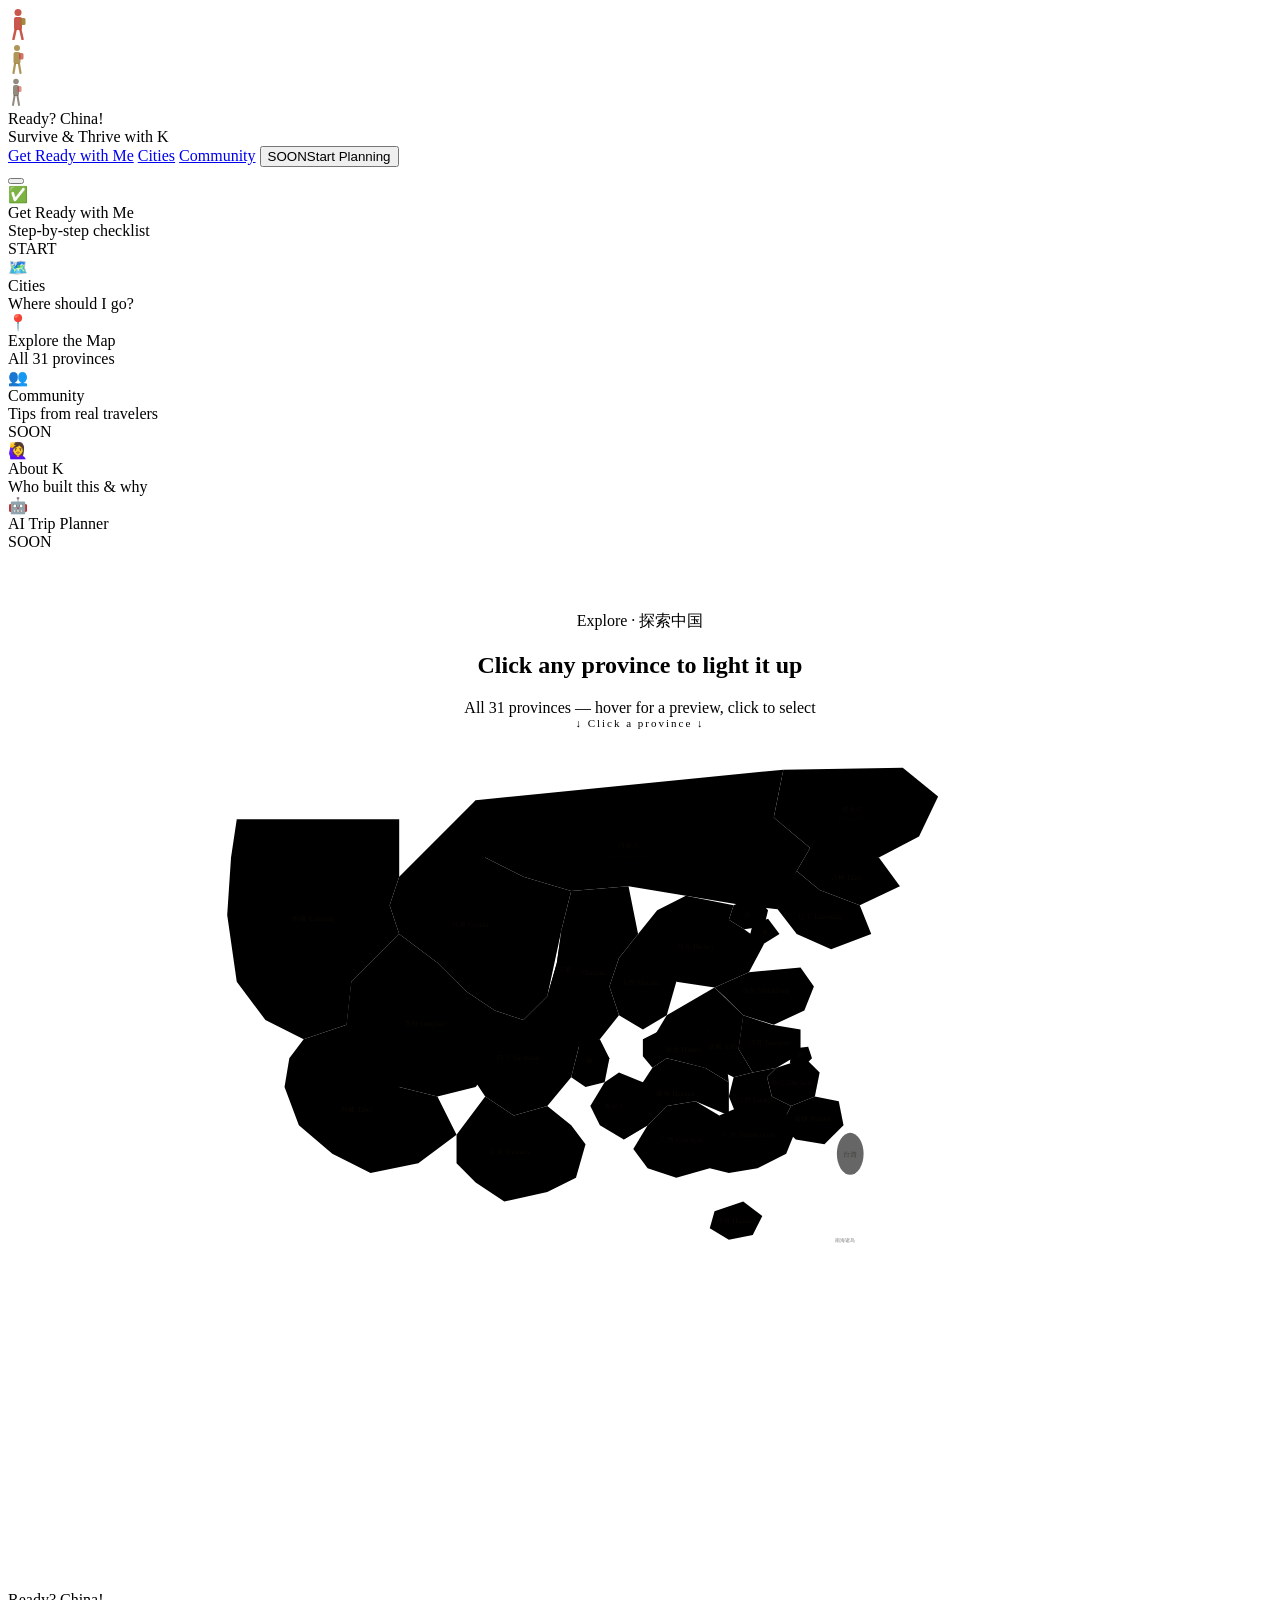
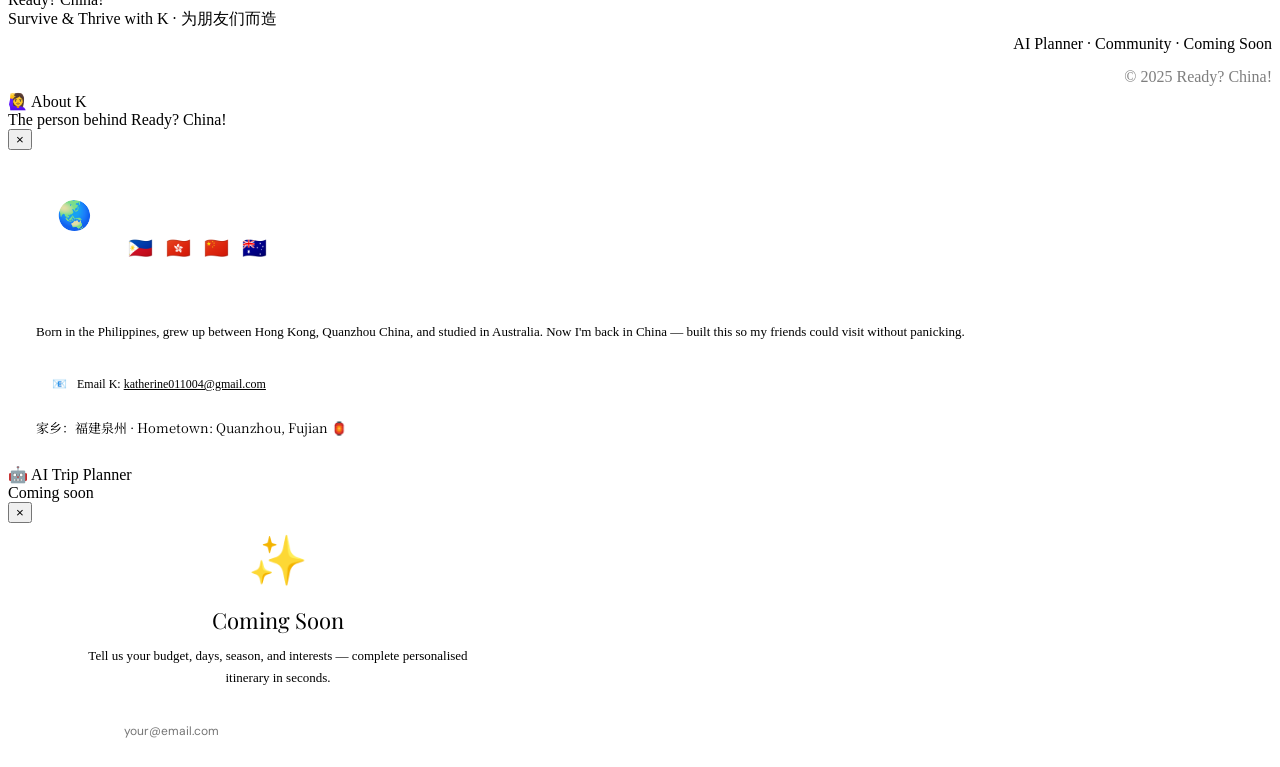
==== china-map.html @ f6247e32 "updated community news" ====
<!DOCTYPE html>
<html lang="en">
<head>
<meta charset="UTF-8">
<meta name="viewport" content="width=device-width, initial-scale=1.0">
<title>China Map · Ready? China!</title>
<link rel="preconnect" href="https://fonts.googleapis.com">
<link href="https://fonts.googleapis.com/css2?family=Noto+Serif+SC:wght@300;400;700&family=Playfair+Display:ital,wght@0,400;0,700;1,400&family=DM+Sans:wght@300;400;500&display=swap" rel="stylesheet">
<link rel="stylesheet" href="assets/style.css">
<style>
.map-wrap{max-width:860px;margin:0 auto;padding:60px 24px}
.map-hint{text-align:center;font-size:11px;color:var(--gold);letter-spacing:2px;margin-bottom:6px;animation:pulseHint 2.2s ease-in-out infinite}
@keyframes pulseHint{0%,100%{opacity:.4}50%{opacity:1}}
#china-map-svg{width:100%;height:auto;display:block;margin-top:12px}
#china-map-svg .province{fill:var(--province-default);stroke:var(--province-stroke);stroke-width:.8;cursor:pointer;transition:fill .3s,filter .3s}
#china-map-svg .province:hover{fill:var(--province-hover);filter:drop-shadow(0 0 6px rgba(201,168,76,.5))}
#china-map-svg .province.active{fill:var(--province-active);filter:drop-shadow(0 0 10px rgba(192,57,43,.6))}
.plzh{font-size:7px;fill:rgba(26,18,8,.5);font-family:'Noto Serif SC',serif}
.plen{font-size:5px;fill:rgba(26,18,8,.3);font-family:'Noto Serif SC',serif}
#map-active-strip{text-align:center;min-height:40px;padding:8px;display:flex;align-items:center;justify-content:center;margin-top:8px}
.map-pill{display:inline-flex;align-items:center;gap:10px;background:var(--red-soft);border:1px solid var(--red-border);padding:8px 20px;border-radius:20px}
.map-pill-zh{font-family:'Noto Serif SC',serif;font-size:17px;color:var(--accent)}
.map-pill-en{font-size:11px;color:var(--gold);letter-spacing:2px;text-transform:uppercase}
.map-pill-btn{font-size:10px;color:var(--text-muted);cursor:pointer;text-decoration:underline;text-underline-offset:3px}
.map-pill-btn:hover{color:var(--accent)}
/* planner/about modals */
.planner-teaser{text-align:center;padding:10px 0}
.planner-icon{font-size:48px;margin-bottom:16px}
.planner-h{font-family:'Playfair Display',serif;font-size:22px;color:var(--text);margin-bottom:10px}
.planner-p{font-size:13px;color:var(--text-muted);line-height:1.7;max-width:420px;margin:0 auto 24px}
.notify-row{display:flex;gap:8px;justify-content:center;flex-wrap:wrap}
.notify-input{background:var(--surface);border:1px solid var(--border);color:var(--text);padding:10px 16px;border-radius:6px;font-size:12px;outline:none;width:210px;font-family:'DM Sans',sans-serif}
.notify-btn{background:var(--accent);color:white;border:none;padding:10px 18px;border-radius:6px;cursor:pointer;font-size:12px;font-family:'DM Sans',sans-serif}
.notify-ok{font-size:12px;color:var(--gold);margin-top:10px;display:none}
.about-card{background:white;border:1px solid var(--border);border-radius:16px;overflow:hidden}
.about-top{background:linear-gradient(135deg,var(--accent) 0%,#8b1a1a 100%);padding:32px;display:flex;align-items:flex-start;gap:20px}
.about-avatar{width:64px;height:64px;border-radius:50%;background:rgba(255,255,255,.2);display:flex;align-items:center;justify-content:center;font-size:28px;flex-shrink:0;border:2px solid rgba(255,255,255,.4)}
.about-intro .about-name{font-family:'Playfair Display',serif;font-size:22px;color:white;margin-bottom:4px}
.about-intro .about-role{font-size:11px;color:rgba(255,255,255,.7);letter-spacing:2px;text-transform:uppercase;margin-bottom:8px}
.about-intro .about-flags{font-size:20px;letter-spacing:4px}
.about-body{padding:28px}
.about-story{font-size:13px;color:var(--text-mid);line-height:1.8;margin-bottom:20px}
.about-contact{display:flex;align-items:center;gap:10px;padding:14px 16px;background:var(--red-soft);border:1px solid var(--red-border);border-radius:8px;font-size:12px;color:var(--text-mid)}
.about-contact a{color:var(--accent);font-weight:500}
.about-hometown{font-family:'Noto Serif SC',serif;font-size:13px;color:var(--accent);margin-top:12px}
</style>
</head>
<body>
<header>
  <div class="logo-area">
    <div class="logo-travelers">
      <div class="traveler"><svg width="20" height="32" viewBox="0 0 20 32" fill="none"><circle cx="10" cy="4.5" r="3.5" fill="#c0392b" opacity=".85"/><rect x="6" y="9" width="8" height="13" rx="2" fill="#c0392b" opacity=".85"/><rect x="12.5" y="10" width="5" height="7" rx="1.5" fill="#9a7b2f" opacity=".9"/><line x1="7.5" y1="22" x2="5.5" y2="31" stroke="#c0392b" stroke-width="2.5" stroke-linecap="round" opacity=".85"/><line x1="12.5" y1="22" x2="14.5" y2="31" stroke="#c0392b" stroke-width="2.5" stroke-linecap="round" opacity=".85"/></svg></div>
      <div class="traveler"><svg width="18" height="30" viewBox="0 0 18 30" fill="none"><circle cx="9" cy="4" r="3" fill="#9a7b2f" opacity=".8"/><rect x="5.5" y="8" width="7" height="12" rx="2" fill="#9a7b2f" opacity=".8"/><rect x="11" y="9" width="4.5" height="6.5" rx="1.5" fill="#c0392b" opacity=".7"/><line x1="7" y1="20" x2="5.5" y2="29" stroke="#9a7b2f" stroke-width="2.2" stroke-linecap="round" opacity=".8"/><line x1="11" y1="20" x2="12.5" y2="29" stroke="#9a7b2f" stroke-width="2.2" stroke-linecap="round" opacity=".8"/></svg></div>
      <div class="traveler"><svg width="16" height="28" viewBox="0 0 16 28" fill="none"><circle cx="8" cy="3.5" r="2.8" fill="#4a3c28" opacity=".6"/><rect x="5" y="7" width="6" height="11" rx="2" fill="#4a3c28" opacity=".6"/><rect x="9.5" y="8" width="4" height="6" rx="1.5" fill="#c0392b" opacity=".55"/><line x1="6.5" y1="18" x2="5" y2="27" stroke="#4a3c28" stroke-width="2" stroke-linecap="round" opacity=".6"/><line x1="9.5" y1="18" x2="11" y2="27" stroke="#4a3c28" stroke-width="2" stroke-linecap="round" opacity=".6"/></svg></div>
    </div>
    <div class="logo-text"><div class="logo-main"><a href="index.html" style="text-decoration:none;color:inherit">Ready? China!</a></div><div class="logo-sub">Survive &amp; Thrive with K</div></div>
  </div>
  <nav>
    <a class="nav-link" href="get-ready.html">Get Ready with Me</a>
    <a class="nav-link" href="cities.html">Cities</a>
    <a class="nav-link" href="community.html">Community</a>
    <button class="nav-link nav-cta" onclick="openModal('planning-modal')"><span class="soon-tag">SOON</span>Start Planning</button>
  </nav>
</header>
<button id="menu-btn" onclick="toggleMenu()"><span></span><span></span><span></span></button>
<div id="menu-dropdown">
  <div class="menu-item" onclick="window.location='get-ready.html'"><div class="menu-icon">✅</div><div><div class="menu-item-title">Get Ready with Me</div><div class="menu-item-sub">Step-by-step checklist</div></div><span class="mbadge mbadge-red">START</span></div>
  <div class="menu-item" onclick="window.location='cities.html'"><div class="menu-icon">🗺️</div><div><div class="menu-item-title">Cities</div><div class="menu-item-sub">Where should I go?</div></div></div>
  <div class="menu-item" onclick="window.location='china-map.html'"><div class="menu-icon">📍</div><div><div class="menu-item-title">Explore the Map</div><div class="menu-item-sub">All 31 provinces</div></div></div>
  <div class="menu-item" onclick="window.location='community.html'"><div class="menu-icon">👥</div><div><div class="menu-item-title">Community</div><div class="menu-item-sub">Tips from real travelers</div></div><span class="mbadge mbadge-gray">SOON</span></div>
  <div class="menu-item" onclick="openModal('about-modal');closeMenu()"><div class="menu-icon">🙋‍♀️</div><div><div class="menu-item-title">About K</div><div class="menu-item-sub">Who built this &amp; why</div></div></div>
  <div class="menu-item" onclick="openModal('planning-modal');closeMenu()"><div class="menu-icon">🤖</div><div><div class="menu-item-title">AI Trip Planner</div></div><span class="mbadge mbadge-gray">SOON</span></div>
</div>
<div id="prov-tip"><div class="tzh" id="tip-zh"></div><div class="ten" id="tip-en"></div><div class="tdesc" id="tip-desc"></div></div>

<main>
<div class="map-wrap">
  <div class="section-eyebrow" style="text-align:center">Explore · 探索中国</div>
  <h2 class="section-title" style="text-align:center">Click any province to light it up</h2>
  <p class="section-sub" style="text-align:center;margin-bottom:0">All 31 provinces — hover for a preview, click to select</p>
  <div class="map-hint">↓ Click a province ↓</div>

  <svg id="china-map-svg" viewBox="0 0 900 760" xmlns="http://www.w3.org/2000/svg">
    <g id="heilongjiang" class="province" data-zh="黑龙江" data-en="Heilongjiang" data-desc="China's northernmost province. Ice Festival, Siberian tigers, vast forests." onmousemove="showTip(event,this)" onmouseleave="hideTip()" onclick="selectProv(this)"><polygon points="600,30 725,28 762,58 742,100 700,122 658,132 628,112 590,80"/></g>
    <text x="672" y="74"><tspan class="plzh" text-anchor="middle">黑龙江</tspan></text>
    <text x="672" y="83"><tspan class="plen" text-anchor="middle">Heilongjiang</tspan></text>
    <g id="jilin" class="province" data-zh="吉林" data-en="Jilin" data-desc="Changchun & Jilin City. Ski resorts, rime ice scenery, Korean culture." onmousemove="showTip(event,this)" onmouseleave="hideTip()" onclick="selectProv(this)"><polygon points="628,112 700,122 722,152 680,172 638,156 614,136"/></g>
    <text x="665" y="145"><tspan class="plzh" text-anchor="middle">吉林 Jilin</tspan></text>
    <g id="liaoning" class="province" data-zh="辽宁" data-en="Liaoning" data-desc="Dalian's coastline, Shenyang Imperial Palace. Gateway to Northeast." onmousemove="showTip(event,this)" onmouseleave="hideTip()" onclick="selectProv(this)"><polygon points="614,136 638,156 680,172 692,202 650,218 614,202 594,176 600,156"/></g>
    <text x="638" y="186"><tspan class="plzh" text-anchor="middle">辽宁 Liaoning</tspan></text>
    <g id="inner-mongolia" class="province" data-zh="内蒙古" data-en="Inner Mongolia" data-desc="Vast steppes, nomadic culture, horse riding, incredible starry skies." onmousemove="showTip(event,this)" onmouseleave="hideTip()" onclick="selectProv(this)"><polygon points="278,62 600,30 590,80 628,112 614,136 594,176 558,172 498,162 438,152 378,157 328,142 288,122 258,92"/></g>
    <text x="438" y="112"><tspan class="plzh" text-anchor="middle">内蒙古</tspan></text>
    <text x="438" y="122"><tspan class="plen" text-anchor="middle">Inner Mongolia</tspan></text>
    <g id="beijing" class="province" data-zh="北京" data-en="Beijing" data-desc="China's capital. Great Wall, Forbidden City, Tiananmen. Essential first stop." onmousemove="showTip(event,this)" onmouseleave="hideTip()" onclick="selectProv(this)"><polygon points="548,172 570,162 584,177 580,194 559,197 543,187"/></g>
    <text x="562" y="184"><tspan class="plzh" text-anchor="middle">京</tspan></text>
    <g id="tianjin" class="province" data-zh="天津" data-en="Tianjin" data-desc="Historic port city near Beijing. European architecture, famous Goubuli buns." onmousemove="showTip(event,this)" onmouseleave="hideTip()" onclick="selectProv(this)"><polygon points="568,192 584,186 596,202 580,212 564,207"/></g>
    <text x="580" y="203"><tspan class="plzh" text-anchor="middle">津</tspan></text>
    <g id="hebei" class="province" data-zh="河北" data-en="Hebei" data-desc="Surrounds Beijing. Chengde Summer Palace, Zhangjiakou ski mountains." onmousemove="showTip(event,this)" onmouseleave="hideTip()" onclick="selectProv(this)"><polygon points="498,162 548,172 543,187 559,197 580,212 564,242 528,258 488,252 458,232 448,202 468,177"/></g>
    <text x="508" y="218"><tspan class="plzh" text-anchor="middle">河北 Hebei</tspan></text>
    <g id="shanxi" class="province" data-zh="山西" data-en="Shanxi" data-desc="Ancient culture. Pingyao old city (UNESCO), Yungang Grottoes." onmousemove="showTip(event,this)" onmouseleave="hideTip()" onclick="selectProv(this)"><polygon points="448,202 488,252 478,287 453,302 428,287 418,257 428,227"/></g>
    <text x="450" y="255"><tspan class="plzh" text-anchor="middle">山西 Shanxi</tspan></text>
    <g id="shandong" class="province" data-zh="山东" data-en="Shandong" data-desc="Birthplace of Confucius. Mount Tai, Qingdao beer, beautiful coastline." onmousemove="showTip(event,this)" onmouseleave="hideTip()" onclick="selectProv(this)"><polygon points="564,242 618,237 632,257 622,282 590,297 558,287 538,267 528,258"/></g>
    <text x="582" y="264"><tspan class="plzh" text-anchor="middle">山东 Shandong</tspan></text>
    <g id="henan" class="province" data-zh="河南" data-en="Henan" data-desc="Heart of ancient China. Shaolin Temple, Longmen Grottoes, Yellow River." onmousemove="showTip(event,this)" onmouseleave="hideTip()" onclick="selectProv(this)"><polygon points="478,287 528,258 558,287 553,322 518,342 483,332 463,312"/></g>
    <text x="508" y="307"><tspan class="plzh" text-anchor="middle">河南 Henan</tspan></text>
    <g id="shaanxi" class="province" data-zh="陕西" data-en="Shaanxi" data-desc="Terracotta Army, ancient Xi'an. The Silk Road begins here!" onmousemove="showTip(event,this)" onmouseleave="hideTip()" onclick="selectProv(this)"><polygon points="378,157 438,152 448,202 428,227 418,257 428,287 408,312 378,322 358,302 353,267 363,232 368,197"/></g>
    <text x="394" y="245"><tspan class="plzh" text-anchor="middle">陕西 Shaanxi</tspan></text>
    <g id="gansu" class="province" data-zh="甘肃" data-en="Gansu" data-desc="Silk Road corridor. Dunhuang Mogao Caves, Rainbow Mountains." onmousemove="showTip(event,this)" onmouseleave="hideTip()" onclick="selectProv(this)"><polygon points="198,142 278,62 288,122 328,142 378,157 368,197 353,267 328,292 298,282 268,262 238,232 198,202 188,172"/></g>
    <text x="272" y="195"><tspan class="plzh" text-anchor="middle">甘肃 Gansu</tspan></text>
    <g id="ningxia" class="province" data-zh="宁夏" data-en="Ningxia" data-desc="Desert meets oasis. Shapotou sand dunes, Hui Muslim culture." onmousemove="showTip(event,this)" onmouseleave="hideTip()" onclick="selectProv(this)"><polygon points="353,267 363,232 368,197 383,202 388,232 383,262 366,277"/></g>
    <text x="372" y="242"><tspan class="plzh" text-anchor="middle">宁夏</tspan></text>
    <g id="qinghai" class="province" data-zh="青海" data-en="Qinghai" data-desc="Qinghai Lake, Tibetan plateau, breathtaking high-altitude scenery." onmousemove="showTip(event,this)" onmouseleave="hideTip()" onclick="selectProv(this)"><polygon points="148,252 198,202 238,232 268,262 298,282 308,322 278,362 238,372 198,362 168,332 143,297"/></g>
    <text x="224" y="298"><tspan class="plzh" text-anchor="middle">青海 Qinghai</tspan></text>
    <g id="xinjiang" class="province" data-zh="新疆" data-en="Xinjiang" data-desc="China's largest region. Taklamakan Desert, Silk Road oases, Kashgar." onmousemove="showTip(event,this)" onmouseleave="hideTip()" onclick="selectProv(this)"><polygon points="28,82 198,82 198,142 188,172 198,202 148,252 143,297 98,312 58,292 28,252 18,182 22,122"/></g>
    <text x="108" y="188"><tspan class="plzh" text-anchor="middle">新疆 Xinjiang</tspan></text>
    <g id="tibet" class="province" data-zh="西藏" data-en="Tibet" data-desc="Potala Palace, Mt. Everest Base Camp. Roof of the world." onmousemove="showTip(event,this)" onmouseleave="hideTip()" onclick="selectProv(this)"><polygon points="98,312 143,297 148,252 198,362 238,372 258,412 218,442 168,452 128,432 93,402 78,362 83,332"/></g>
    <text x="154" y="388"><tspan class="plzh" text-anchor="middle">西藏 Tibet</tspan></text>
    <g id="sichuan" class="province" data-zh="四川" data-en="Sichuan" data-desc="Panda paradise! Spicy food, Jiuzhaigou lakes, Leshan Giant Buddha." onmousemove="showTip(event,this)" onmouseleave="hideTip()" onclick="selectProv(this)"><polygon points="298,282 328,292 353,267 366,277 383,262 388,312 378,352 353,382 318,392 288,372 268,342 258,312 268,292"/></g>
    <text x="322" y="334"><tspan class="plzh" text-anchor="middle">四川 Sichuan</tspan></text>
    <g id="chongqing" class="province" data-zh="重庆" data-en="Chongqing" data-desc="Mountain megacity on the Yangtze. Hotpot capital, cyberpunk skyline." onmousemove="showTip(event,this)" onmouseleave="hideTip()" onclick="selectProv(this)"><polygon points="388,312 408,312 418,332 413,357 393,362 378,352"/></g>
    <text x="397" y="337"><tspan class="plzh" text-anchor="middle">渝</tspan></text>
    <g id="guizhou" class="province" data-zh="贵州" data-en="Guizhou" data-desc="Hidden waterfalls, Huangguoshu Falls, Miao & Dong ethnic culture." onmousemove="showTip(event,this)" onmouseleave="hideTip()" onclick="selectProv(this)"><polygon points="413,357 428,347 453,357 468,377 458,402 433,417 408,402 398,382"/></g>
    <text x="434" y="385"><tspan class="plzh" text-anchor="middle">贵州 Guizhou</tspan></text>
    <g id="yunnan" class="province" data-zh="云南" data-en="Yunnan" data-desc="Lijiang, Shangri-La, rice terraces, 25 ethnic groups. Backpacker paradise." onmousemove="showTip(event,this)" onmouseleave="hideTip()" onclick="selectProv(this)"><polygon points="258,412 288,372 318,392 353,382 378,402 393,422 383,457 353,472 308,482 278,462 258,442"/></g>
    <text x="313" y="432"><tspan class="plzh" text-anchor="middle">云南 Yunnan</tspan></text>
    <g id="guangxi" class="province" data-zh="广西" data-en="Guangxi" data-desc="Guilin's karst mountains & Li River cruise. Zhuang ethnic culture." onmousemove="showTip(event,this)" onmouseleave="hideTip()" onclick="selectProv(this)"><polygon points="458,402 478,382 508,377 533,392 543,422 523,447 488,457 458,447 443,427"/></g>
    <text x="493" y="420"><tspan class="plzh" text-anchor="middle">广西 Guangxi</tspan></text>
    <g id="guangdong" class="province" data-zh="广东" data-en="Guangdong" data-desc="Shenzhen tech hub, Cantonese cuisine, Pearl River Delta, dim sum." onmousemove="showTip(event,this)" onmouseleave="hideTip()" onclick="selectProv(this)"><polygon points="533,392 568,377 598,382 613,407 603,432 573,447 543,452 523,447"/></g>
    <text x="565" y="414"><tspan class="plzh" text-anchor="middle">广东 Guangdong</tspan></text>
    <g id="hainan" class="province" data-zh="海南" data-en="Hainan" data-desc="China's tropical paradise. Sanya beaches, palm trees, duty-free shopping." onmousemove="showTip(event,this)" onmouseleave="hideTip()" onclick="selectProv(this)"><polygon points="528,492 558,482 578,497 568,517 543,522 523,510"/></g>
    <text x="550" y="504"><tspan class="plzh" text-anchor="middle">海南 Hainan</tspan></text>
    <g id="hunan" class="province" data-zh="湖南" data-en="Hunan" data-desc="Avatar Mountains (Zhangjiajie), Mao's birthplace, fiercely spicy cuisine." onmousemove="showTip(event,this)" onmouseleave="hideTip()" onclick="selectProv(this)"><polygon points="478,332 518,342 543,357 543,392 508,377 478,382 458,402 433,417 428,392 438,367 453,357 463,342"/></g>
    <text x="487" y="372"><tspan class="plzh" text-anchor="middle">湖南 Hunan</tspan></text>
    <g id="hubei" class="province" data-zh="湖北" data-en="Hubei" data-desc="Three Gorges Dam, Wuhan, Yangtze River heartland." onmousemove="showTip(event,this)" onmouseleave="hideTip()" onclick="selectProv(this)"><polygon points="453,312 483,297 518,302 538,317 543,357 518,342 478,332 463,342 453,330"/></g>
    <text x="495" y="325"><tspan class="plzh" text-anchor="middle">湖北 Hubei</tspan></text>
    <g id="jiangsu" class="province" data-zh="江苏" data-en="Jiangsu" data-desc="Suzhou gardens, Nanjing history, water towns — China's Venice." onmousemove="showTip(event,this)" onmouseleave="hideTip()" onclick="selectProv(this)"><polygon points="558,287 588,297 618,302 618,327 593,342 568,347 553,322"/></g>
    <text x="585" y="318"><tspan class="plzh" text-anchor="middle">江苏 Jiangsu</tspan></text>
    <g id="shanghai" class="province" data-zh="上海" data-en="Shanghai" data-desc="China's global metropolis. Iconic Bund, world-class dining, fashion." onmousemove="showTip(event,this)" onmouseleave="hideTip()" onclick="selectProv(this)"><polygon points="608,322 626,320 630,332 620,342 607,337"/></g>
    <text x="618" y="331"><tspan class="plzh" text-anchor="middle">沪</tspan></text>
    <g id="zhejiang" class="province" data-zh="浙江" data-en="Zhejiang" data-desc="Hangzhou West Lake, tea culture, water towns. Alibaba's home." onmousemove="showTip(event,this)" onmouseleave="hideTip()" onclick="selectProv(this)"><polygon points="593,342 623,332 638,347 633,372 608,382 588,372 583,352"/></g>
    <text x="610" y="360"><tspan class="plzh" text-anchor="middle">浙江 Zhejiang</tspan></text>
    <g id="fujian" class="province" data-zh="福建" data-en="Fujian" data-desc="Tea country, Tulou buildings, Quanzhou Silk Road. K's hometown!" onmousemove="showTip(event,this)" onmouseleave="hideTip()" onclick="selectProv(this)"><polygon points="608,382 633,372 658,377 663,402 643,422 613,417 598,402"/></g>
    <text x="630" y="398"><tspan class="plzh" text-anchor="middle">福建 Fujian</tspan></text>
    <g id="jiangxi" class="province" data-zh="江西" data-en="Jiangxi" data-desc="Jingdezhen porcelain, Lushan Mountain, Wuyuan golden fields." onmousemove="showTip(event,this)" onmouseleave="hideTip()" onclick="selectProv(this)"><polygon points="568,347 593,342 583,352 588,372 608,382 598,402 573,412 553,397 543,372 548,352"/></g>
    <text x="572" y="378"><tspan class="plzh" text-anchor="middle">江西 Jiangxi</tspan></text>
    <g id="anhui" class="province" data-zh="安徽" data-en="Anhui" data-desc="Yellow Mountain (Huangshan) — the most photographed peak in China." onmousemove="showTip(event,this)" onmouseleave="hideTip()" onclick="selectProv(this)"><polygon points="538,297 558,287 553,322 568,347 548,352 528,342 518,322 523,302"/></g>
    <text x="540" y="322"><tspan class="plzh" text-anchor="middle">安徽 Anhui</tspan></text>
    <ellipse cx="670" cy="432" rx="14" ry="22" fill="var(--province-default)" stroke="var(--province-stroke)" stroke-width=".8" opacity=".6"/>
    <text x="670" y="435"><tspan class="plzh" text-anchor="middle" font-size="5.5">台湾</tspan></text>
    <rect x="638" y="488" width="54" height="64" fill="none" stroke="var(--province-stroke)" stroke-width=".5" stroke-dasharray="3,3" rx="2" opacity=".4"/>
    <text x="665" y="524" fill="var(--text-muted)" font-size="5" text-anchor="middle" pointer-events="none" opacity=".5">南海诸岛</text>
  </svg>

  <div id="map-active-strip">
    <div id="map-pill" class="map-pill" style="display:none">
      <span class="map-pill-zh" id="map-zh"></span>
      <span class="map-pill-en" id="map-en"></span>
      <a class="map-pill-btn" href="cities.html">→ See city guide</a>
    </div>
  </div>
</div>
</main>

<footer>
  <div><div class="footer-brand">Ready? China!</div><div>Survive &amp; Thrive with K · 为朋友们而造</div></div>
  <div style="text-align:right;line-height:1.8"><div>AI Planner · Community · Coming Soon</div><div style="opacity:.5;margin-top:4px">© 2025 Ready? China!</div></div>
</footer>

<div class="modal-overlay" id="about-modal">
  <div class="modal-box"><div class="modal-header"><div><div class="modal-title">🙋‍♀️ About K</div><div class="modal-subtitle">The person behind Ready? China!</div></div><button class="modal-close" onclick="closeModal('about-modal')">×</button></div>
  <div class="modal-body" style="padding:0"><div class="about-card"><div class="about-top"><div class="about-avatar">🌏</div><div class="about-intro"><div class="about-name">Hey, I'm K!</div><div class="about-role">Local Chinese · World Traveler · Your China Guide</div><div class="about-flags">🇵🇭 🇭🇰 🇨🇳 🇦🇺</div></div></div>
  <div class="about-body"><div class="about-story">Born in the Philippines, grew up between Hong Kong, Quanzhou China, and studied in Australia. Now I'm back in China — built this so my friends could visit without panicking.</div>
  <div class="about-contact"><span>📧</span><span>Email K: <a href="mailto:katherine011004@gmail.com">katherine011004@gmail.com</a></span></div>
  <div class="about-hometown">家乡：福建泉州 · Hometown: Quanzhou, Fujian 🏮</div></div></div></div></div>
</div>
<div class="modal-overlay" id="planning-modal">
  <div class="modal-box" style="max-width:540px"><div class="modal-header"><div><div class="modal-title">🤖 AI Trip Planner</div><div class="modal-subtitle">Coming soon</div></div><button class="modal-close" onclick="closeModal('planning-modal')">×</button></div>
  <div class="modal-body"><div class="planner-teaser"><div class="planner-icon">✨</div><div class="planner-h">Coming Soon</div><div class="planner-p">Tell us your budget, days, season, and interests — complete personalised itinerary in seconds.</div>
  <div class="notify-row"><input class="notify-input" id="plan-email" type="email" placeholder="your@email.com"/><button class="notify-btn" onclick="plannerNotify()">Notify Me</button></div>
  <div class="notify-ok" id="plan-ok">🎉 You're on the list!</div></div></div></div>
</div>

<script src="assets/script.js"></script>
</body>
</html>
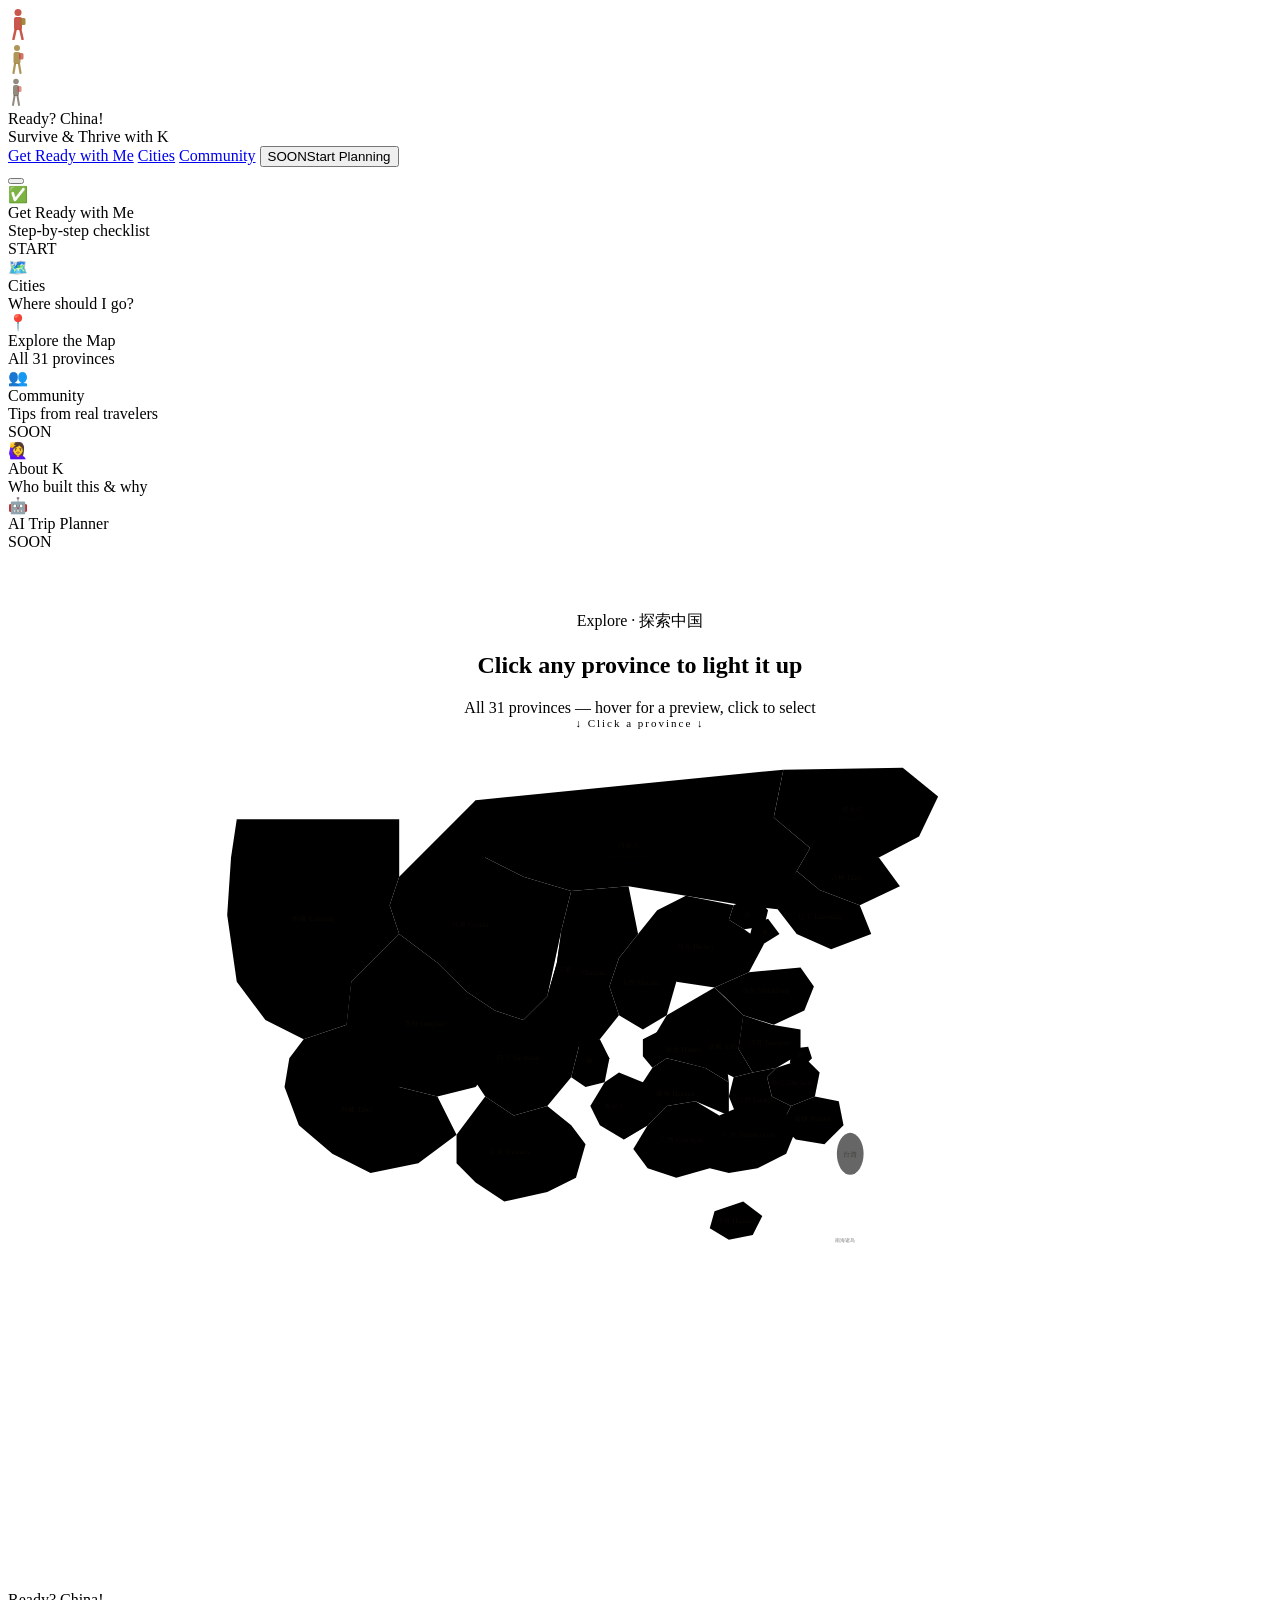
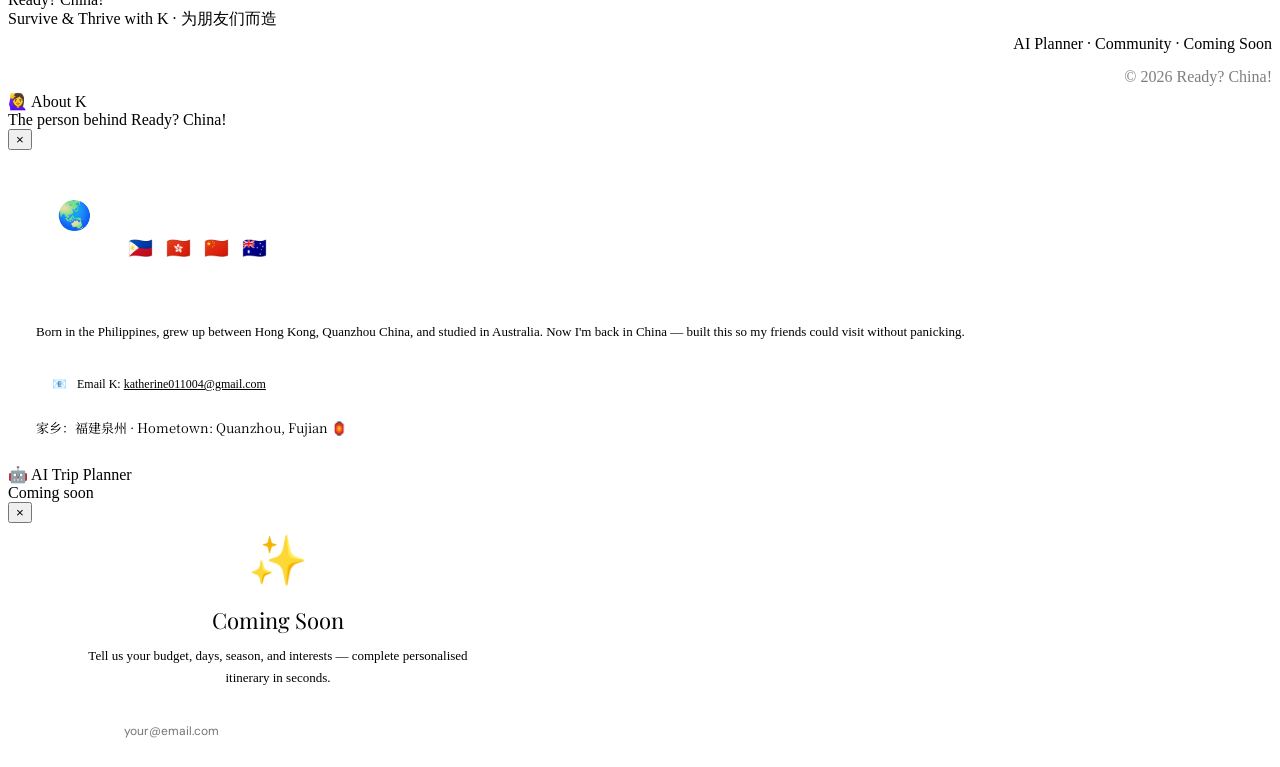
==== commit 167c283c: "what you changed" ====
--- a/china-map.html
+++ b/china-map.html
@@ -163,7 +163,7 @@
 
 <footer>
   <div><div class="footer-brand">Ready? China!</div><div>Survive &amp; Thrive with K · 为朋友们而造</div></div>
-  <div style="text-align:right;line-height:1.8"><div>AI Planner · Community · Coming Soon</div><div style="opacity:.5;margin-top:4px">© 2025 Ready? China!</div></div>
+  <div style="text-align:right;line-height:1.8"><div>AI Planner · Community · Coming Soon</div><div style="opacity:.5;margin-top:4px">© 2026 Ready? China!</div></div>
 </footer>
 
 <div class="modal-overlay" id="about-modal">
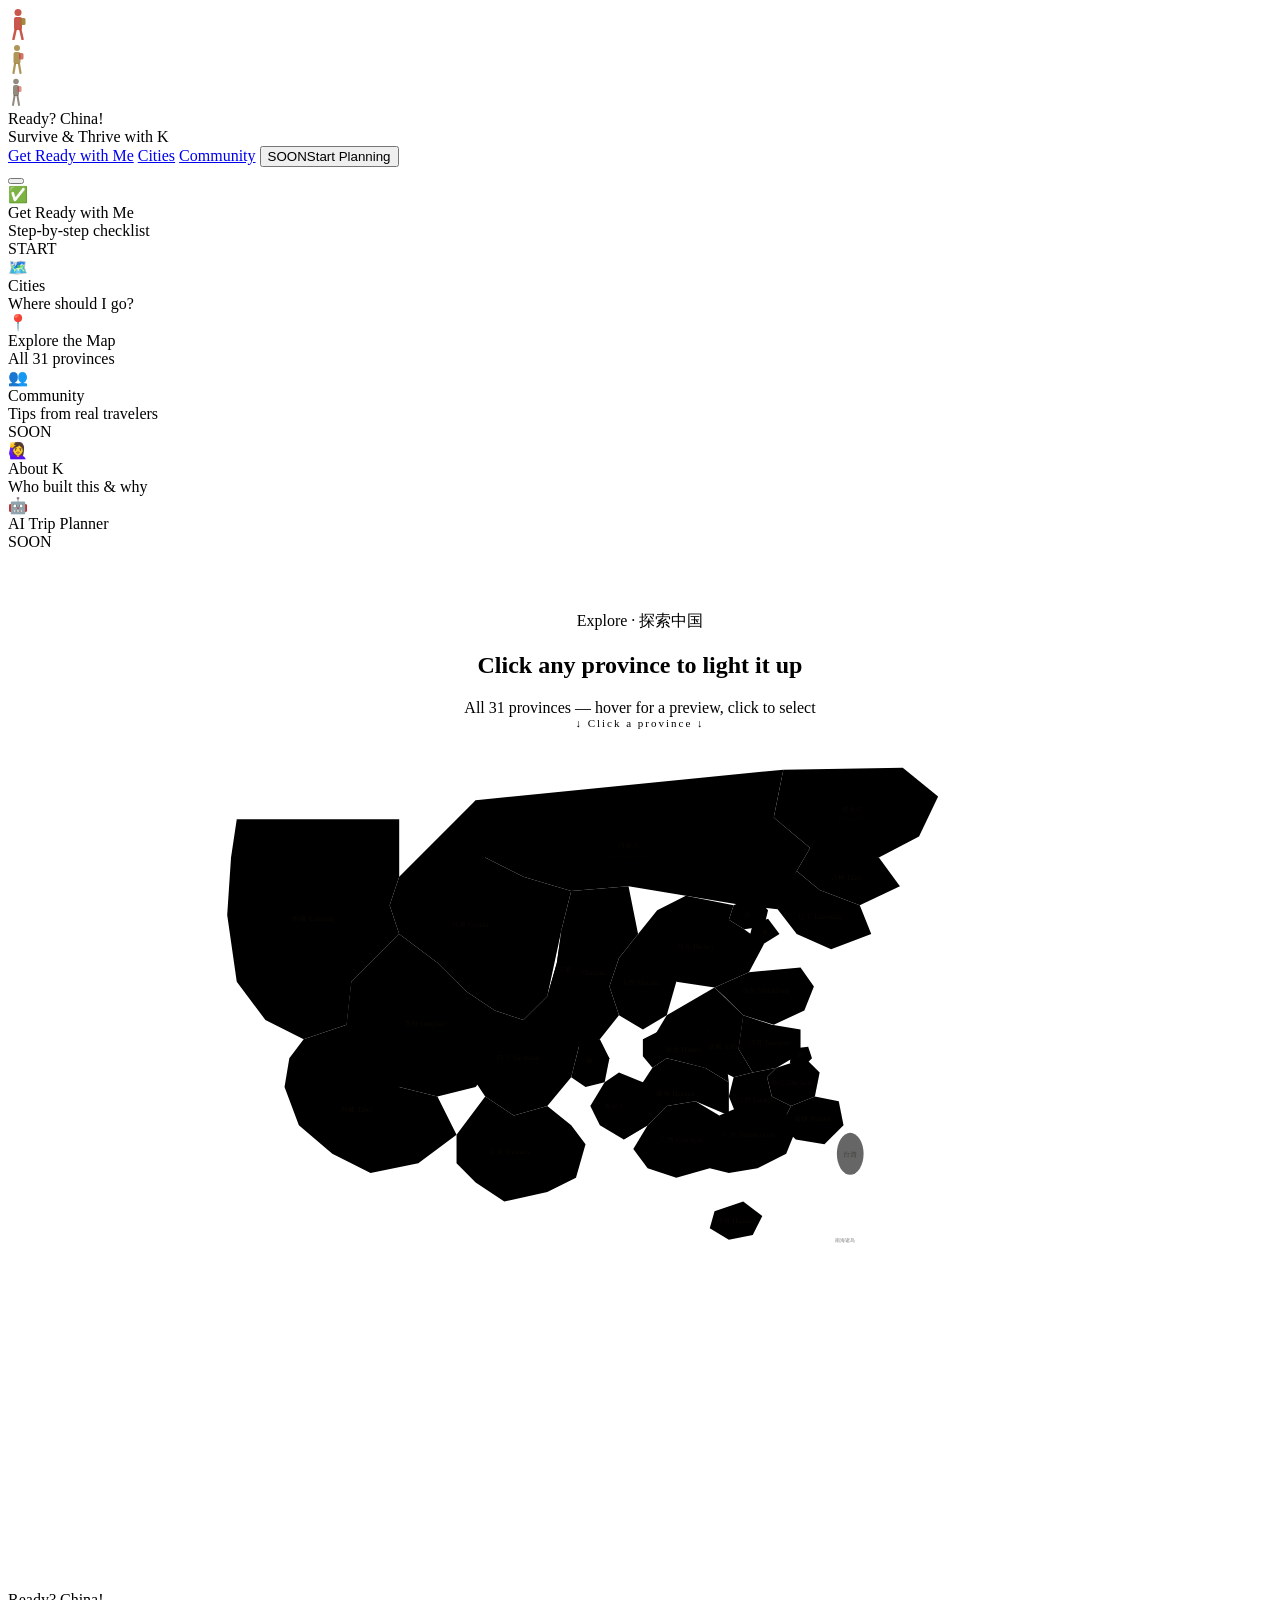
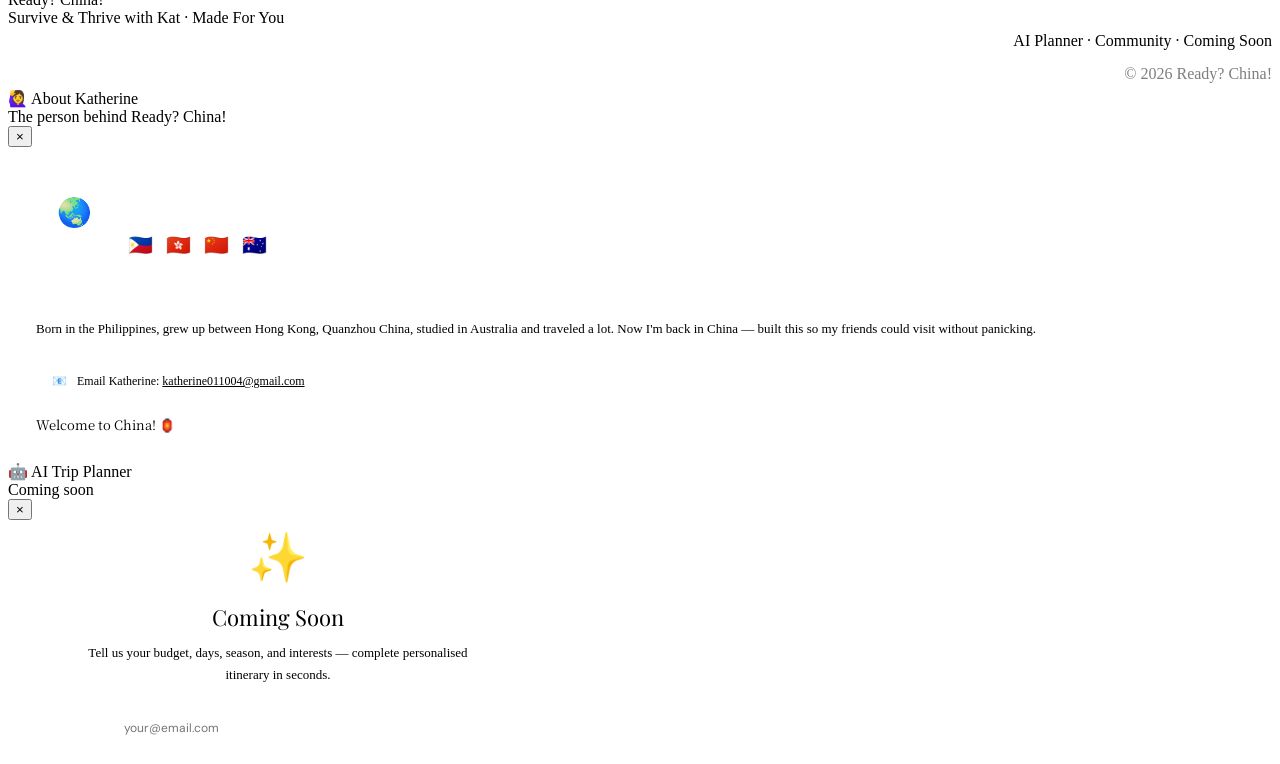
==== commit 68c29f2c: "what you changed" ====
--- a/china-map.html
+++ b/china-map.html
@@ -162,16 +162,16 @@
 </main>
 
 <footer>
-  <div><div class="footer-brand">Ready? China!</div><div>Survive &amp; Thrive with K · 为朋友们而造</div></div>
+  <div><div class="footer-brand">Ready? China!</div><div>Survive &amp; Thrive with Kat · Made For You</div></div>
   <div style="text-align:right;line-height:1.8"><div>AI Planner · Community · Coming Soon</div><div style="opacity:.5;margin-top:4px">© 2026 Ready? China!</div></div>
 </footer>
 
 <div class="modal-overlay" id="about-modal">
-  <div class="modal-box"><div class="modal-header"><div><div class="modal-title">🙋‍♀️ About K</div><div class="modal-subtitle">The person behind Ready? China!</div></div><button class="modal-close" onclick="closeModal('about-modal')">×</button></div>
-  <div class="modal-body" style="padding:0"><div class="about-card"><div class="about-top"><div class="about-avatar">🌏</div><div class="about-intro"><div class="about-name">Hey, I'm K!</div><div class="about-role">Local Chinese · World Traveler · Your China Guide</div><div class="about-flags">🇵🇭 🇭🇰 🇨🇳 🇦🇺</div></div></div>
-  <div class="about-body"><div class="about-story">Born in the Philippines, grew up between Hong Kong, Quanzhou China, and studied in Australia. Now I'm back in China — built this so my friends could visit without panicking.</div>
-  <div class="about-contact"><span>📧</span><span>Email K: <a href="mailto:katherine011004@gmail.com">katherine011004@gmail.com</a></span></div>
-  <div class="about-hometown">家乡：福建泉州 · Hometown: Quanzhou, Fujian 🏮</div></div></div></div></div>
+  <div class="modal-box"><div class="modal-header"><div><div class="modal-title">🙋‍♀️ About Katherine</div><div class="modal-subtitle">The person behind Ready? China!</div></div><button class="modal-close" onclick="closeModal('about-modal')">×</button></div>
+  <div class="modal-body" style="padding:0"><div class="about-card"><div class="about-top"><div class="about-avatar">🌏</div><div class="about-intro"><div class="about-name">Hey, I'm Katherine!</div><div class="about-role">Local Chinese · World Traveler · Your China Guide</div><div class="about-flags">🇵🇭 🇭🇰 🇨🇳 🇦🇺</div></div></div>
+  <div class="about-body"><div class="about-story">Born in the Philippines, grew up between Hong Kong, Quanzhou China, studied in Australia and traveled a lot. Now I'm back in China — built this so my friends could visit without panicking.</div>
+  <div class="about-contact"><span>📧</span><span>Email Katherine: <a href="mailto:katherine011004@gmail.com">katherine011004@gmail.com</a></span></div>
+  <div class="about-hometown">Welcome to China! 🏮</div></div></div></div></div>
 </div>
 <div class="modal-overlay" id="planning-modal">
   <div class="modal-box" style="max-width:540px"><div class="modal-header"><div><div class="modal-title">🤖 AI Trip Planner</div><div class="modal-subtitle">Coming soon</div></div><button class="modal-close" onclick="closeModal('planning-modal')">×</button></div>
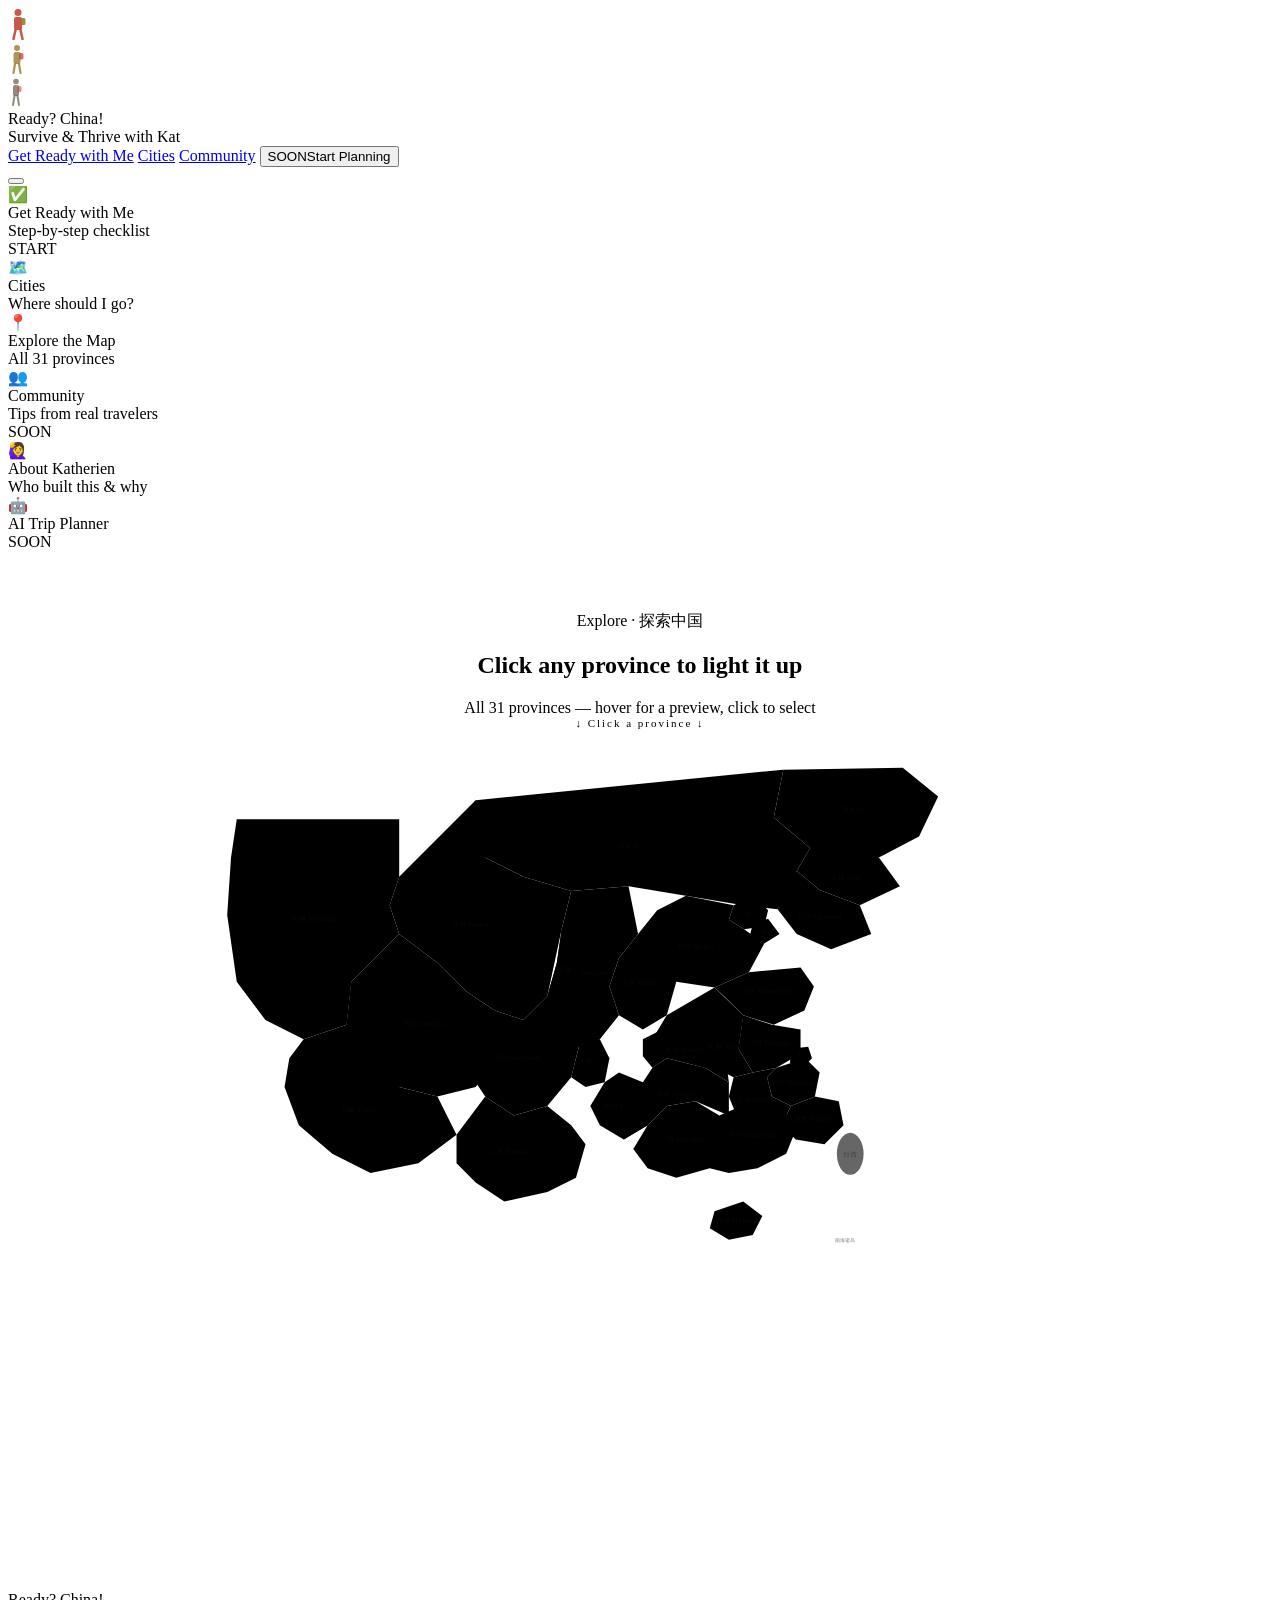
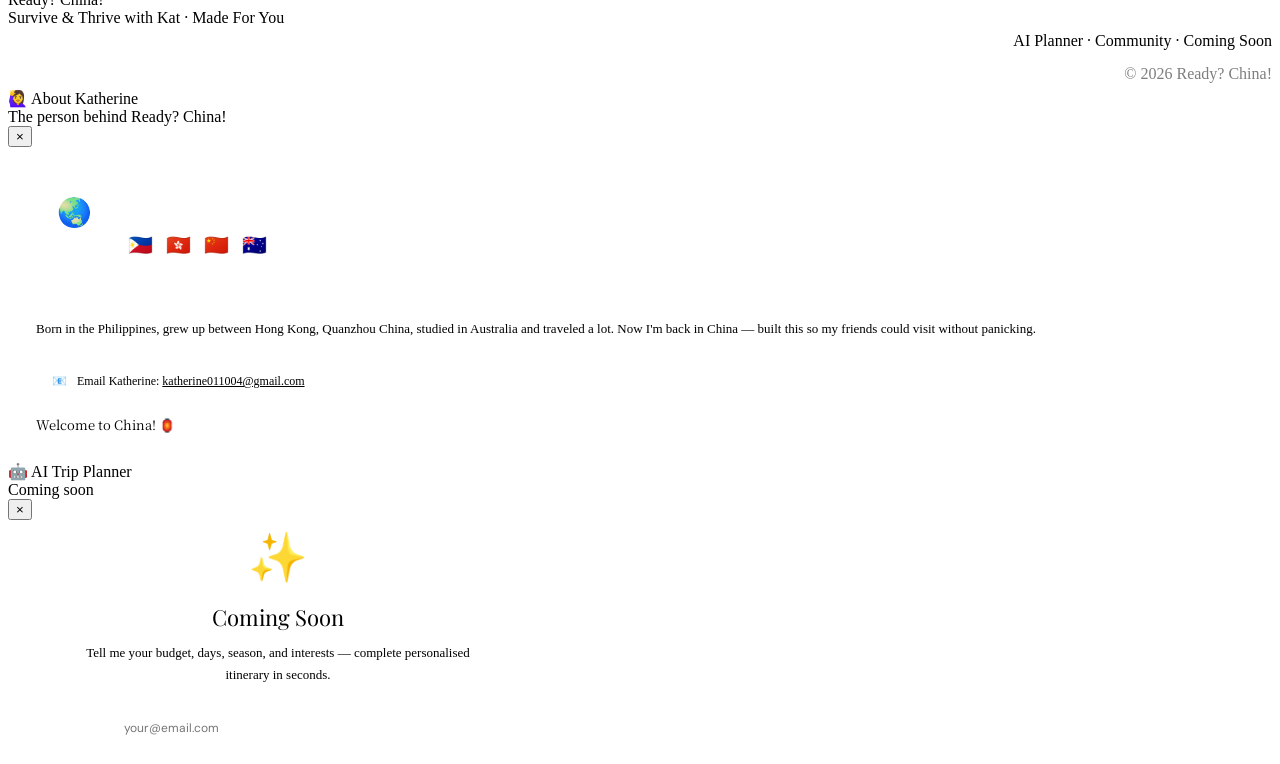
==== commit 00000e3b: "what you changed" ====
--- a/china-map.html
+++ b/china-map.html
@@ -53,7 +53,7 @@
       <div class="traveler"><svg width="18" height="30" viewBox="0 0 18 30" fill="none"><circle cx="9" cy="4" r="3" fill="#9a7b2f" opacity=".8"/><rect x="5.5" y="8" width="7" height="12" rx="2" fill="#9a7b2f" opacity=".8"/><rect x="11" y="9" width="4.5" height="6.5" rx="1.5" fill="#c0392b" opacity=".7"/><line x1="7" y1="20" x2="5.5" y2="29" stroke="#9a7b2f" stroke-width="2.2" stroke-linecap="round" opacity=".8"/><line x1="11" y1="20" x2="12.5" y2="29" stroke="#9a7b2f" stroke-width="2.2" stroke-linecap="round" opacity=".8"/></svg></div>
       <div class="traveler"><svg width="16" height="28" viewBox="0 0 16 28" fill="none"><circle cx="8" cy="3.5" r="2.8" fill="#4a3c28" opacity=".6"/><rect x="5" y="7" width="6" height="11" rx="2" fill="#4a3c28" opacity=".6"/><rect x="9.5" y="8" width="4" height="6" rx="1.5" fill="#c0392b" opacity=".55"/><line x1="6.5" y1="18" x2="5" y2="27" stroke="#4a3c28" stroke-width="2" stroke-linecap="round" opacity=".6"/><line x1="9.5" y1="18" x2="11" y2="27" stroke="#4a3c28" stroke-width="2" stroke-linecap="round" opacity=".6"/></svg></div>
     </div>
-    <div class="logo-text"><div class="logo-main"><a href="index.html" style="text-decoration:none;color:inherit">Ready? China!</a></div><div class="logo-sub">Survive &amp; Thrive with K</div></div>
+    <div class="logo-text"><div class="logo-main"><a href="index.html" style="text-decoration:none;color:inherit">Ready? China!</a></div><div class="logo-sub">Survive &amp; Thrive with Kat</div></div>
   </div>
   <nav>
     <a class="nav-link" href="get-ready.html">Get Ready with Me</a>
@@ -68,7 +68,7 @@
   <div class="menu-item" onclick="window.location='cities.html'"><div class="menu-icon">🗺️</div><div><div class="menu-item-title">Cities</div><div class="menu-item-sub">Where should I go?</div></div></div>
   <div class="menu-item" onclick="window.location='china-map.html'"><div class="menu-icon">📍</div><div><div class="menu-item-title">Explore the Map</div><div class="menu-item-sub">All 31 provinces</div></div></div>
   <div class="menu-item" onclick="window.location='community.html'"><div class="menu-icon">👥</div><div><div class="menu-item-title">Community</div><div class="menu-item-sub">Tips from real travelers</div></div><span class="mbadge mbadge-gray">SOON</span></div>
-  <div class="menu-item" onclick="openModal('about-modal');closeMenu()"><div class="menu-icon">🙋‍♀️</div><div><div class="menu-item-title">About K</div><div class="menu-item-sub">Who built this &amp; why</div></div></div>
+  <div class="menu-item" onclick="openModal('about-modal');closeMenu()"><div class="menu-icon">🙋‍♀️</div><div><div class="menu-item-title">About Katherien</div><div class="menu-item-sub">Who built this &amp; why</div></div></div>
   <div class="menu-item" onclick="openModal('planning-modal');closeMenu()"><div class="menu-icon">🤖</div><div><div class="menu-item-title">AI Trip Planner</div></div><span class="mbadge mbadge-gray">SOON</span></div>
 </div>
 <div id="prov-tip"><div class="tzh" id="tip-zh"></div><div class="ten" id="tip-en"></div><div class="tdesc" id="tip-desc"></div></div>
@@ -175,7 +175,7 @@
 </div>
 <div class="modal-overlay" id="planning-modal">
   <div class="modal-box" style="max-width:540px"><div class="modal-header"><div><div class="modal-title">🤖 AI Trip Planner</div><div class="modal-subtitle">Coming soon</div></div><button class="modal-close" onclick="closeModal('planning-modal')">×</button></div>
-  <div class="modal-body"><div class="planner-teaser"><div class="planner-icon">✨</div><div class="planner-h">Coming Soon</div><div class="planner-p">Tell us your budget, days, season, and interests — complete personalised itinerary in seconds.</div>
+  <div class="modal-body"><div class="planner-teaser"><div class="planner-icon">✨</div><div class="planner-h">Coming Soon</div><div class="planner-p">Tell me your budget, days, season, and interests — complete personalised itinerary in seconds.</div>
   <div class="notify-row"><input class="notify-input" id="plan-email" type="email" placeholder="your@email.com"/><button class="notify-btn" onclick="plannerNotify()">Notify Me</button></div>
   <div class="notify-ok" id="plan-ok">🎉 You're on the list!</div></div></div></div>
 </div>
